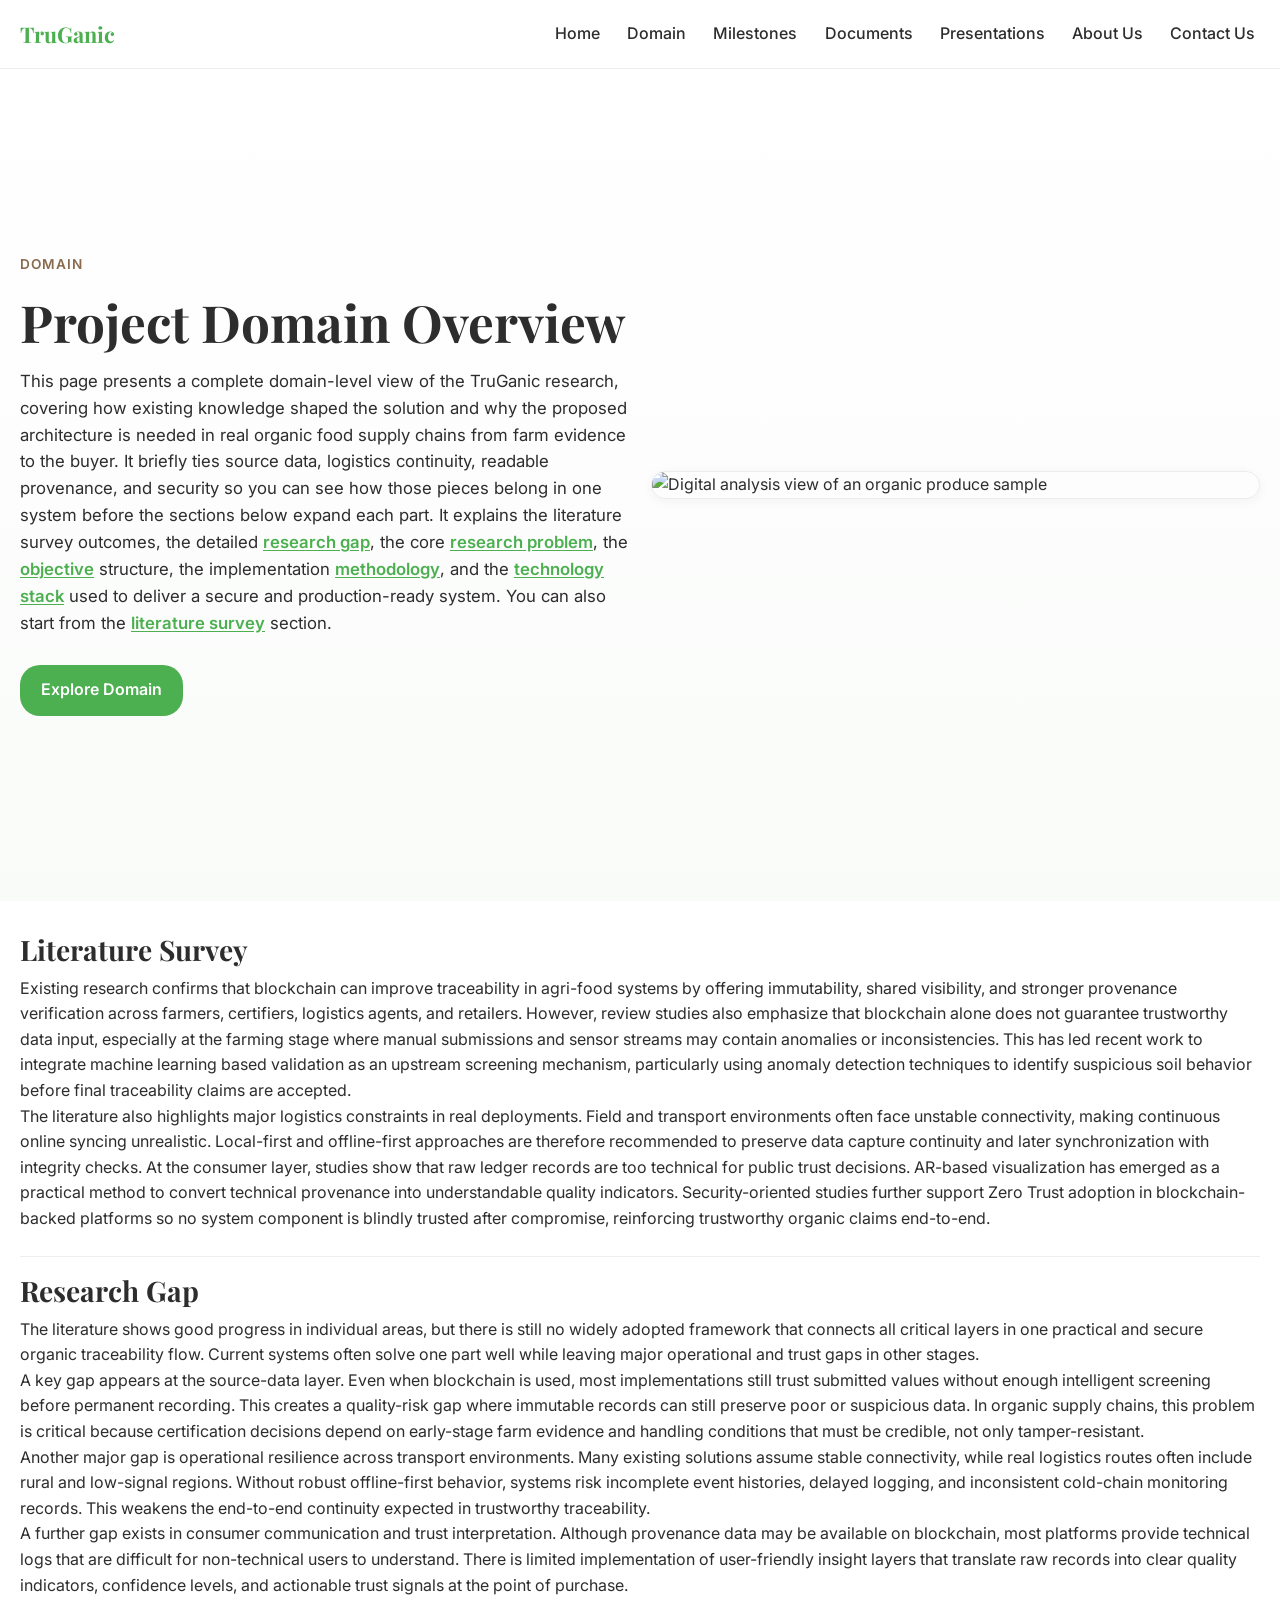
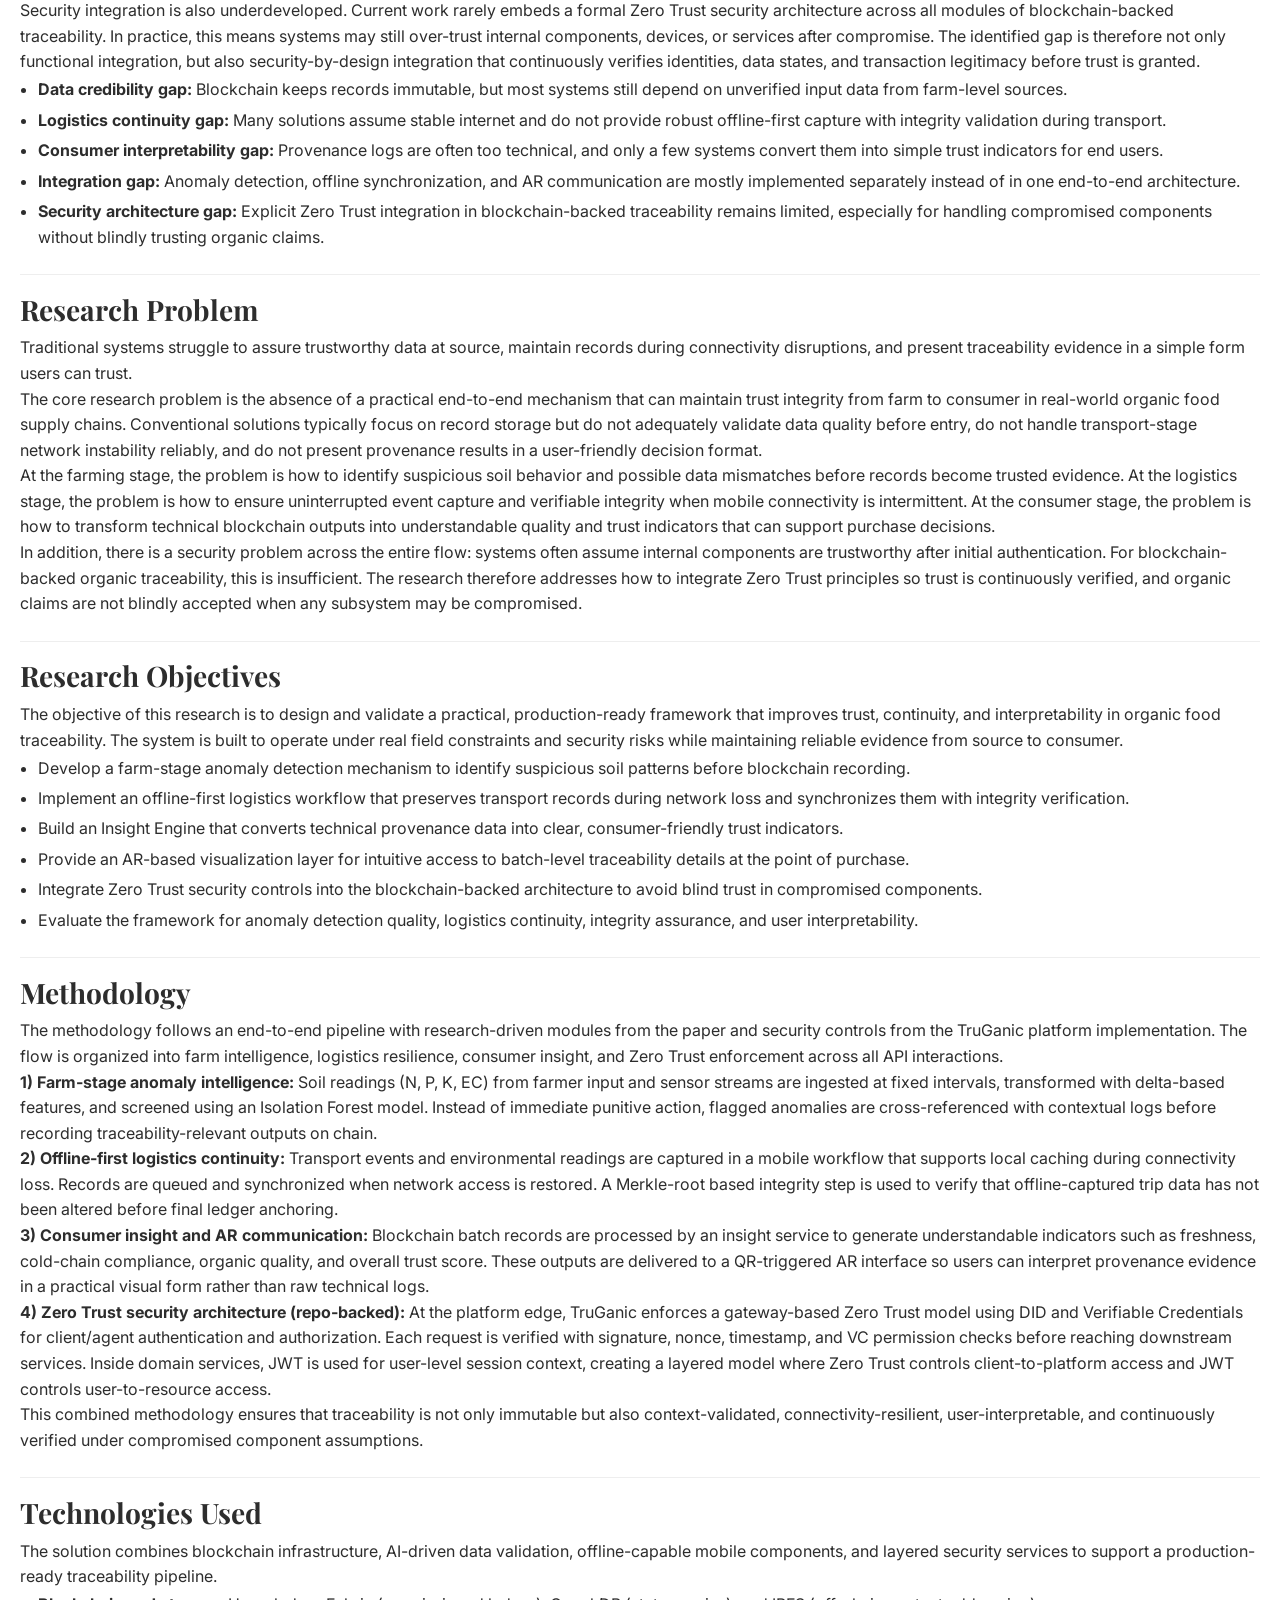
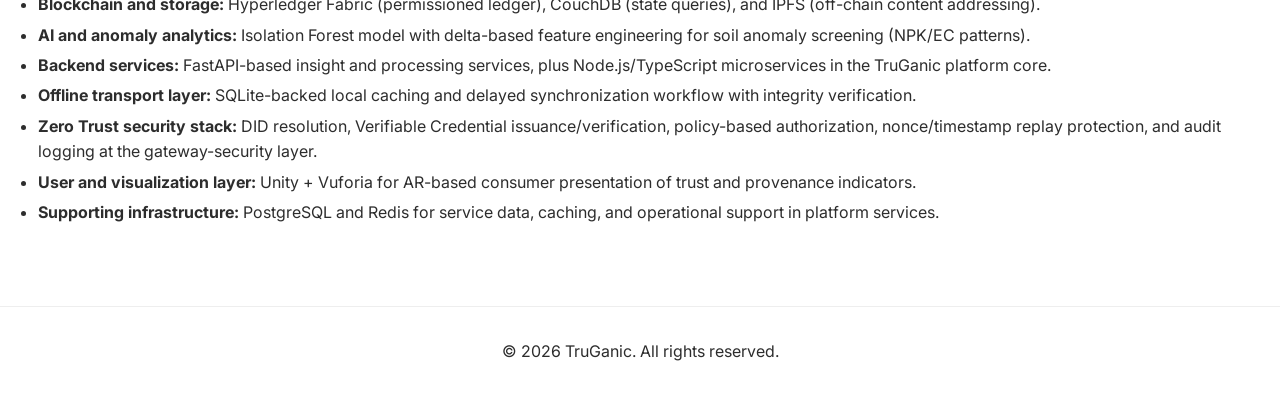
==== domain.html @ d29c2b4c "Add new HTML pages for About, Contact, Documents, Domain, Milestones, Presentations, and Home sectio" ====
<!doctype html>
<html lang="en">
  <head>
    <meta charset="UTF-8" />
    <meta name="viewport" content="width=device-width, initial-scale=1.0" />
    <title>TruGanic | Domain</title>
    <meta
      name="description"
      content="Domain details of the TruGanic research project including literature survey, research gap, objectives, methodology, and technologies."
    />
    <link rel="preconnect" href="https://fonts.googleapis.com" />
    <link rel="preconnect" href="https://fonts.gstatic.com" crossorigin />
    <link
      href="https://fonts.googleapis.com/css2?family=Inter:wght@400;500;600;700&family=Playfair+Display:wght@600;700&display=swap"
      rel="stylesheet"
    />
    <link rel="stylesheet" href="./css/style.css" />
  </head>
  <body>
    <header class="site-header">
      <nav class="navbar container" aria-label="Main navigation">
        <a href="./index.html" class="brand">TruGanic</a>
        <button
          class="nav-toggle"
          type="button"
          aria-expanded="false"
          aria-controls="primary-menu"
        >
          Menu
        </button>
        <ul class="nav-links" id="primary-menu">
          <li><a href="./index.html">Home</a></li>
          <li><a href="./domain.html">Domain</a></li>
          <li><a href="./milestones.html">Milestones</a></li>
          <li><a href="./documents.html">Documents</a></li>
          <li><a href="./presentations.html">Presentations</a></li>
          <li><a href="./about.html">About Us</a></li>
          <li><a href="./contact.html">Contact Us</a></li>
        </ul>
      </nav>
    </header>

    <main>
      <section class="domain-hero section-spacing">
        <div class="container domain-hero-layout">
          <div class="domain-hero-content">
            <p class="eyebrow">Domain</p>
            <h1 class="domain-title">Project Domain Overview</h1>
            <p class="domain-intro">
              This page presents a complete domain-level view of the TruGanic
              research, covering how existing knowledge shaped the solution and
              why the proposed architecture is needed in real organic food
              supply chains from farm evidence to the buyer. It briefly ties
              source data, logistics continuity, readable provenance, and
              security so you can see how those pieces belong in one system
              before the sections below expand each part. It explains the
              literature survey outcomes, the
              detailed <a href="#research-gap">research gap</a>, the core
              <a href="#research-problem">research problem</a>, the
              <a href="#research-objectives">objective</a> structure, the
              implementation <a href="#methodology">methodology</a>, and the
              <a href="#technologies-used">technology stack</a> used to deliver
              a secure and production-ready system. You can also start from the
              <a href="#literature-survey">literature survey</a> section.
            </p>
            <a href="#literature-survey" class="btn-primary">Explore Domain</a>
          </div>
          <div class="domain-hero-visual" aria-label="Domain hero image">
            <img
              class="domain-hero-image"
              src="./assets/images/DomainHero.png"
              alt="Digital analysis view of an organic produce sample"
            />
          </div>
        </div>
      </section>

      <section class="section-spacing domain-sections">
        <div class="container domain-flow">
          <article class="domain-row" id="literature-survey">
            <div class="domain-text">
              <h2>Literature Survey</h2>
              <p>
                Existing research confirms that blockchain can improve
                traceability in agri-food systems by offering immutability,
                shared visibility, and stronger provenance verification across
                farmers, certifiers, logistics agents, and retailers. However,
                review studies also emphasize that blockchain alone does not
                guarantee trustworthy data input, especially at the farming
                stage where manual submissions and sensor streams may contain
                anomalies or inconsistencies. This has led recent work to
                integrate machine learning based validation as an upstream
                screening mechanism, particularly using anomaly detection
                techniques to identify suspicious soil behavior before final
                traceability claims are accepted.
              </p>
              <p>
                The literature also highlights major logistics constraints in
                real deployments. Field and transport environments often face
                unstable connectivity, making continuous online syncing
                unrealistic. Local-first and offline-first approaches are
                therefore recommended to preserve data capture continuity and
                later synchronization with integrity checks. At the consumer
                layer, studies show that raw ledger records are too technical
                for public trust decisions. AR-based visualization has emerged
                as a practical method to convert technical provenance into
                understandable quality indicators. Security-oriented studies
                further support Zero Trust adoption in blockchain-backed
                platforms so no system component is blindly trusted after
                compromise, reinforcing trustworthy organic claims end-to-end.
              </p>
            </div>
          </article>

          <article class="domain-row" id="research-gap">
            <div class="domain-text">
              <h2>Research Gap</h2>
              <p>
                The literature shows good progress in individual areas, but
                there is still no widely adopted framework that connects all
                critical layers in one practical and secure organic traceability
                flow. Current systems often solve one part well while leaving
                major operational and trust gaps in other stages.
              </p>
              <p>
                A key gap appears at the source-data layer. Even when
                blockchain is used, most implementations still trust submitted
                values without enough intelligent screening before permanent
                recording. This creates a quality-risk gap where immutable
                records can still preserve poor or suspicious data. In organic
                supply chains, this problem is critical because certification
                decisions depend on early-stage farm evidence and handling
                conditions that must be credible, not only tamper-resistant.
              </p>
              <p>
                Another major gap is operational resilience across transport
                environments. Many existing solutions assume stable
                connectivity, while real logistics routes often include rural
                and low-signal regions. Without robust offline-first behavior,
                systems risk incomplete event histories, delayed logging, and
                inconsistent cold-chain monitoring records. This weakens the
                end-to-end continuity expected in trustworthy traceability.
              </p>
              <p>
                A further gap exists in consumer communication and trust
                interpretation. Although provenance data may be available on
                blockchain, most platforms provide technical logs that are
                difficult for non-technical users to understand. There is
                limited implementation of user-friendly insight layers that
                translate raw records into clear quality indicators, confidence
                levels, and actionable trust signals at the point of purchase.
              </p>
              <p>
                Security integration is also underdeveloped. Current work rarely
                embeds a formal Zero Trust security architecture across all
                modules of blockchain-backed traceability. In practice, this
                means systems may still over-trust internal components, devices,
                or services after compromise. The identified gap is therefore
                not only functional integration, but also security-by-design
                integration that continuously verifies identities, data states,
                and transaction legitimacy before trust is granted.
              </p>
              <ul class="domain-list">
                <li>
                  <strong>Data credibility gap:</strong> Blockchain keeps records
                  immutable, but most systems still depend on unverified input
                  data from farm-level sources.
                </li>
                <li>
                  <strong>Logistics continuity gap:</strong> Many solutions assume
                  stable internet and do not provide robust offline-first
                  capture with integrity validation during transport.
                </li>
                <li>
                  <strong>Consumer interpretability gap:</strong> Provenance logs
                  are often too technical, and only a few systems convert them
                  into simple trust indicators for end users.
                </li>
                <li>
                  <strong>Integration gap:</strong> Anomaly detection, offline
                  synchronization, and AR communication are mostly implemented
                  separately instead of in one end-to-end architecture.
                </li>
                <li>
                  <strong>Security architecture gap:</strong> Explicit Zero Trust
                  integration in blockchain-backed traceability remains limited,
                  especially for handling compromised components without blindly
                  trusting organic claims.
                </li>
              </ul>
            </div>
          </article>

          <article class="domain-row" id="research-problem">
            <div class="domain-text">
              <h2>Research Problem</h2>
              <p>
                Traditional systems struggle to assure trustworthy data at
                source, maintain records during connectivity disruptions, and
                present traceability evidence in a simple form users can trust.
              </p>
              <p>
                The core research problem is the absence of a practical
                end-to-end mechanism that can maintain trust integrity from farm
                to consumer in real-world organic food supply chains.
                Conventional solutions typically focus on record storage but do
                not adequately validate data quality before entry, do not handle
                transport-stage network instability reliably, and do not present
                provenance results in a user-friendly decision format.
              </p>
              <p>
                At the farming stage, the problem is how to identify suspicious
                soil behavior and possible data mismatches before records become
                trusted evidence. At the logistics stage, the problem is how to
                ensure uninterrupted event capture and verifiable integrity when
                mobile connectivity is intermittent. At the consumer stage, the
                problem is how to transform technical blockchain outputs into
                understandable quality and trust indicators that can support
                purchase decisions.
              </p>
              <p>
                In addition, there is a security problem across the entire flow:
                systems often assume internal components are trustworthy after
                initial authentication. For blockchain-backed organic
                traceability, this is insufficient. The research therefore
                addresses how to integrate Zero Trust principles so trust is
                continuously verified, and organic claims are not blindly
                accepted when any subsystem may be compromised.
              </p>
            </div>
          </article>

          <article class="domain-row" id="research-objectives">
            <div class="domain-text">
              <h2>Research Objectives</h2>
              <p>
                The objective of this research is to design and validate a
                practical, production-ready framework that improves trust,
                continuity, and interpretability in organic food traceability.
                The system is built to operate under real field constraints and
                security risks while maintaining reliable evidence from source
                to consumer.
              </p>
              <ul class="domain-list">
                <li>
                  Develop a farm-stage anomaly detection mechanism to identify
                  suspicious soil patterns before blockchain recording.
                </li>
                <li>
                  Implement an offline-first logistics workflow that preserves
                  transport records during network loss and synchronizes them
                  with integrity verification.
                </li>
                <li>
                  Build an Insight Engine that converts technical provenance
                  data into clear, consumer-friendly trust indicators.
                </li>
                <li>
                  Provide an AR-based visualization layer for intuitive access
                  to batch-level traceability details at the point of purchase.
                </li>
                <li>
                  Integrate Zero Trust security controls into the
                  blockchain-backed architecture to avoid blind trust in
                  compromised components.
                </li>
                <li>
                  Evaluate the framework for anomaly detection quality,
                  logistics continuity, integrity assurance, and user
                  interpretability.
                </li>
              </ul>
            </div>
          </article>

          <article class="domain-row" id="methodology">
            <div class="domain-text">
              <h2>Methodology</h2>
              <p>
                The methodology follows an end-to-end pipeline with
                research-driven modules from the paper and security controls
                from the TruGanic platform implementation. The flow is organized
                into farm intelligence, logistics resilience, consumer insight,
                and Zero Trust enforcement across all API interactions.
              </p>
              <p>
                <strong>1) Farm-stage anomaly intelligence:</strong> Soil
                readings (N, P, K, EC) from farmer input and sensor streams are
                ingested at fixed intervals, transformed with delta-based
                features, and screened using an Isolation Forest model. Instead
                of immediate punitive action, flagged anomalies are
                cross-referenced with contextual logs before recording
                traceability-relevant outputs on chain.
              </p>
              <p>
                <strong>2) Offline-first logistics continuity:</strong>
                Transport events and environmental readings are captured in a
                mobile workflow that supports local caching during connectivity
                loss. Records are queued and synchronized when network access is
                restored. A Merkle-root based integrity step is used to verify
                that offline-captured trip data has not been altered before
                final ledger anchoring.
              </p>
              <p>
                <strong>3) Consumer insight and AR communication:</strong>
                Blockchain batch records are processed by an insight service to
                generate understandable indicators such as freshness,
                cold-chain compliance, organic quality, and overall trust score.
                These outputs are delivered to a QR-triggered AR interface so
                users can interpret provenance evidence in a practical visual
                form rather than raw technical logs.
              </p>
              <p>
                <strong>4) Zero Trust security architecture (repo-backed):</strong>
                At the platform edge, TruGanic enforces a gateway-based Zero
                Trust model using DID and Verifiable Credentials for
                client/agent authentication and authorization. Each request is
                verified with signature, nonce, timestamp, and VC permission
                checks before reaching downstream services. Inside domain
                services, JWT is used for user-level session context, creating a
                layered model where Zero Trust controls client-to-platform
                access and JWT controls user-to-resource access.
              </p>
              <p>
                This combined methodology ensures that traceability is not only
                immutable but also context-validated, connectivity-resilient,
                user-interpretable, and continuously verified under compromised
                component assumptions.
              </p>
            </div>
          </article>

          <article class="domain-row" id="technologies-used">
            <div class="domain-text">
              <h2>Technologies Used</h2>
              <p>
                The solution combines blockchain infrastructure, AI-driven data
                validation, offline-capable mobile components, and layered
                security services to support a production-ready traceability
                pipeline.
              </p>
              <ul class="domain-list">
                <li>
                  <strong>Blockchain and storage:</strong> Hyperledger Fabric
                  (permissioned ledger), CouchDB (state queries), and IPFS
                  (off-chain content addressing).
                </li>
                <li>
                  <strong>AI and anomaly analytics:</strong> Isolation Forest
                  model with delta-based feature engineering for soil anomaly
                  screening (NPK/EC patterns).
                </li>
                <li>
                  <strong>Backend services:</strong> FastAPI-based insight and
                  processing services, plus Node.js/TypeScript microservices in
                  the TruGanic platform core.
                </li>
                <li>
                  <strong>Offline transport layer:</strong> SQLite-backed local
                  caching and delayed synchronization workflow with integrity
                  verification.
                </li>
                <li>
                  <strong>Zero Trust security stack:</strong> DID resolution,
                  Verifiable Credential issuance/verification, policy-based
                  authorization, nonce/timestamp replay protection, and audit
                  logging at the gateway-security layer.
                </li>
                <li>
                  <strong>User and visualization layer:</strong> Unity +
                  Vuforia for AR-based consumer presentation of trust and
                  provenance indicators.
                </li>
                <li>
                  <strong>Supporting infrastructure:</strong> PostgreSQL and
                  Redis for service data, caching, and operational support in
                  platform services.
                </li>
              </ul>
            </div>
          </article>
        </div>
      </section>
    </main>

    <footer class="site-footer">
      <div class="container">
        <p>&copy; 2026 TruGanic. All rights reserved.</p>
      </div>
    </footer>

    <script src="./js/main.js"></script>
  </body>
</html>
---- css/style.css ----
:root {
  --primary-green: #4caf50;
  --text-dark: #2d2d2d;
  --soft-bg: #f9fbf9;
  --earthy-brown: #8a6a4c;
  --soft-orange: #f4a261;
  --radius-lg: 20px;
  --container-width: 1240px;
  --shadow-soft: 0 10px 28px rgba(45, 45, 45, 0.08);
}

*,
*::before,
*::after {
  box-sizing: border-box;
}

body {
  margin: 0;
  font-family: "Inter", Arial, sans-serif;
  color: var(--text-dark);
  background: #ffffff;
  line-height: 1.6;
  scroll-behavior: smooth;
}

img {
  max-width: 100%;
  display: block;
}

a {
  color: inherit;
  text-decoration: none;
}

h1,
h2,
h3,
h4 {
  margin: 0;
  font-family: "Playfair Display", Georgia, serif;
  line-height: 1.2;
}

p {
  margin: 0;
}

.container {
  width: min(100% - 1rem, var(--container-width));
  margin-inline: auto;
}

.section-spacing {
  padding: 5rem 0;
}

.site-header {
  position: sticky;
  top: 0;
  z-index: 100;
  background: rgba(255, 255, 255, 0.95);
  border-bottom: 1px solid rgba(45, 45, 45, 0.08);
  backdrop-filter: blur(6px);
}

.navbar {
  min-height: 4.25rem;
  display: flex;
  align-items: center;
  justify-content: space-between;
  gap: 1rem;
}

.brand {
  font-family: "Playfair Display", Georgia, serif;
  font-size: 1.35rem;
  font-weight: 700;
  color: var(--primary-green);
}

.nav-toggle {
  display: none;
  border: 0;
  border-radius: var(--radius-lg);
  background: var(--soft-bg);
  color: var(--text-dark);
  font: inherit;
  padding: 0.5rem 0.9rem;
  cursor: pointer;
}

.nav-links {
  list-style: none;
  margin: 0;
  padding: 0;
  display: flex;
  align-items: center;
  gap: 1.1rem;
}

.nav-links a,
.dropdown-toggle {
  font: inherit;
  color: var(--text-dark);
  font-weight: 500;
  border: 0;
  background: transparent;
  cursor: pointer;
  padding: 0.45rem 0.3rem;
  border-radius: var(--radius-lg);
}

.nav-links a:hover,
.dropdown-toggle:hover {
  color: var(--primary-green);
}

.has-dropdown {
  position: relative;
}

.dropdown-menu {
  list-style: none;
  margin: 0;
  padding: 0.5rem;
  position: absolute;
  top: calc(100% + 0.35rem);
  left: 0;
  min-width: 11rem;
  background: #ffffff;
  border-radius: var(--radius-lg);
  box-shadow: var(--shadow-soft);
  display: none;
}

.has-dropdown:hover .dropdown-menu,
.has-dropdown:focus-within .dropdown-menu,
.has-dropdown.open .dropdown-menu {
  display: block;
}

.dropdown-menu a {
  display: block;
  padding: 0.45rem 0.65rem;
}

.hero {
  background: linear-gradient(180deg, #ffffff 0%, var(--soft-bg) 100%);
  min-height: calc(100vh - 4.25rem);
  display: flex;
  align-items: center;
}

.hero-inner {
  display: grid;
  grid-template-columns: 1.15fr 1fr;
  gap: 2rem;
  align-items: center;
}

.hero-content {
  max-width: 38rem;
}

.eyebrow {
  font-size: 0.85rem;
  font-weight: 600;
  letter-spacing: 0.08em;
  text-transform: uppercase;
  color: var(--earthy-brown);
  margin-bottom: 1rem;
}

.hero-content h1 {
  font-size: clamp(2rem, 4vw, 3.5rem);
  margin-bottom: 1rem;
}

.hero-text {
  font-size: 1.05rem;
  max-width: 34rem;
  margin-bottom: 1.75rem;
}

.hero-content .hero-text a {
  color: var(--primary-green);
  text-decoration: underline;
  text-underline-offset: 2px;
  font-weight: 600;
}

.hero--presentations .hero-text {
  max-width: 52rem;
}

.btn-primary {
  display: inline-flex;
  align-items: center;
  justify-content: center;
  background: var(--primary-green);
  color: #ffffff;
  border-radius: var(--radius-lg);
  padding: 0.8rem 1.3rem;
  font-weight: 600;
}

.btn-primary:hover {
  background: #419644;
}

.hero-visual {
  position: relative;
  min-height: 26rem;
  display: flex;
  align-items: center;
  justify-content: center;
}

.blob {
  width: min(100%, 38rem);
  min-height: 28rem;
  background: radial-gradient(circle at 20% 20%, #cceecf 0%, #9dd6a2 55%, #7fcf86 100%);
  border-radius: 58% 42% 52% 48% / 44% 60% 40% 56%;
  position: relative;
  overflow: visible;
}

.blob-bottom-clip {
  position: absolute;
  inset: 0;
  border-radius: inherit;
  overflow: hidden;
  z-index: 1;
}

.hero-person {
  position: absolute;
  left: 50%;
  bottom: -1.5rem;
  transform: translateX(-50%);
  width: min(165%, 44rem);
  max-width: none;
  height: auto;
}

.hero-person-base {
  z-index: 1;
}

.hero-person-pop {
  z-index: 2;
  /* Show only upper part for pop-out effect */
  clip-path: inset(0 0 60% 0);
}

.toc {
  background: #ffffff;
}

.toc-title {
  font-size: clamp(1.6rem, 2.8vw, 2.2rem);
  margin-bottom: 0.65rem;
}

.toc-text {
  max-width: 44rem;
  margin-bottom: 1.4rem;
}

.toc-grid {
  display: grid;
  grid-template-columns: repeat(2, minmax(0, 1fr));
  gap: 1rem;
  align-items: start;
}

.toc-card {
  background: var(--soft-bg);
  border-radius: var(--radius-lg);
  border: 1px solid rgba(45, 45, 45, 0.08);
  padding: 1rem 1.1rem;
  align-self: start;
}

.toc-card summary {
  list-style: none;
  cursor: pointer;
  font-weight: 600;
  display: flex;
  align-items: center;
  justify-content: space-between;
}

.toc-card summary::-webkit-details-marker {
  display: none;
}

.toc-card summary::after {
  content: "+";
  color: var(--primary-green);
  font-size: 1.1rem;
}

.toc-card[open] summary::after {
  content: "-";
}

.toc-card p {
  margin-top: 0.7rem;
  color: #424242;
}

.toc-list {
  margin: 0.7rem 0 0;
  padding-left: 1.15rem;
  column-count: 2;
  column-gap: 1.4rem;
}

.toc-list li {
  margin-bottom: 0.25rem;
  break-inside: avoid;
}

.toc-select-label {
  margin-top: 0.9rem;
  font-size: 0.9rem;
  font-weight: 600;
}

.modern-select {
  width: 100%;
  margin-top: 0.45rem;
  position: relative;
}

.modern-select-trigger {
  width: 100%;
  border: 1px solid rgba(76, 175, 80, 0.3);
  border-radius: 16px;
  padding: 0.75rem 0.9rem;
  background: linear-gradient(180deg, #ffffff 0%, #f6fbf6 100%);
  color: var(--text-dark);
  font: inherit;
  font-weight: 500;
  display: flex;
  align-items: center;
  justify-content: space-between;
  cursor: pointer;
  box-shadow: 0 8px 20px rgba(76, 175, 80, 0.08);
}

.modern-select.open .modern-select-trigger {
  border-color: rgba(76, 175, 80, 0.65);
  box-shadow: 0 0 0 3px rgba(76, 175, 80, 0.14);
}

.modern-select-chevron {
  width: 10px;
  height: 10px;
  border-right: 2px solid #4caf50;
  border-bottom: 2px solid #4caf50;
  transform: rotate(45deg);
  transition: transform 0.2s ease;
  margin-right: 0.2rem;
}

.modern-select.open .modern-select-chevron {
  transform: rotate(-135deg);
  margin-top: 0.3rem;
}

.modern-select-menu {
  list-style: none;
  margin: 0.5rem 0 0;
  padding: 0.45rem;
  border-radius: 14px;
  border: 1px solid rgba(76, 175, 80, 0.22);
  background: rgba(255, 255, 255, 0.95);
  backdrop-filter: blur(8px);
  box-shadow: 0 10px 24px rgba(45, 45, 45, 0.08);
  display: none;
}

.modern-select.open .modern-select-menu {
  display: block;
}

.modern-select-option {
  width: 100%;
  border: 0;
  border-radius: 10px;
  padding: 0.5rem 0.6rem;
  margin: 0;
  background: transparent;
  color: var(--text-dark);
  text-align: left;
  font: inherit;
  cursor: pointer;
}

.modern-select-option:hover,
.modern-select-option.is-active {
  background: #eaf7ea;
  color: #1f6b23;
}

.milestone-panel {
  margin-top: 0.9rem;
  width: 100%;
}

.milestone-item {
  display: none;
  border-radius: 14px;
  background: rgba(255, 255, 255, 0.55);
  border: 1px solid rgba(45, 45, 45, 0.08);
  padding: 0.75rem 0.85rem;
}

.milestone-item.is-active {
  display: block;
}

.milestone-item p {
  margin: 0;
}

.milestone-item p + p {
  margin-top: 0.3rem;
}

.toc-card-body {
  margin-top: 0.65rem;
  display: flex;
  flex-direction: column;
  align-items: flex-start;
}

.toc-more-btn {
  display: inline-flex;
  align-items: center;
  justify-content: center;
  gap: 0.45rem;
  margin-top: 0.9rem;
  margin-left: 0;
  align-self: flex-start;
  background: linear-gradient(
    135deg,
    rgba(255, 255, 255, 0.5),
    rgba(255, 255, 255, 0.22)
  );
  color: var(--text-dark);
  border: 1px solid rgba(255, 255, 255, 0.78);
  border-radius: var(--radius-lg);
  padding: 0.48rem 0.95rem;
  font-size: 0.9rem;
  font-weight: 600;
  box-shadow: 0 8px 18px rgba(45, 45, 45, 0.1);
  backdrop-filter: blur(14px);
  -webkit-backdrop-filter: blur(14px);
}

.toc-more-btn:hover {
  background: linear-gradient(
    135deg,
    rgba(255, 255, 255, 0.65),
    rgba(255, 255, 255, 0.3)
  );
}

.toc-more-btn::after {
  content: "›";
  font-size: 1rem;
  line-height: 1;
}

.site-footer {
  padding: 2rem 0;
  background: #ffffff;
  border-top: 1px solid rgba(45, 45, 45, 0.08);
  text-align: center;
}

.domain-hero {
  background: linear-gradient(180deg, #ffffff 0%, var(--soft-bg) 100%);
  min-height: calc(100vh - 4.25rem);
  display: flex;
  align-items: center;
}

.domain-hero-layout {
  display: grid;
  grid-template-columns: repeat(2, minmax(0, 1fr));
  gap: 1.4rem;
  align-items: center;
}

.domain-title {
  font-size: clamp(2rem, 4vw, 3.5rem);
  margin-bottom: 0.9rem;
}

.domain-intro {
  max-width: 52rem;
  font-size: 1.05rem;
  margin-bottom: 1.75rem;
}

.domain-intro a {
  color: var(--primary-green);
  text-decoration: underline;
  text-underline-offset: 2px;
  font-weight: 600;
}

.domain-hero-visual {
  display: flex;
  justify-content: center;
}

.domain-hero-blob {
  width: min(100%, 32rem);
  min-height: 22rem;
  border-radius: 58% 42% 52% 48% / 44% 60% 40% 56%;
  background: radial-gradient(circle at 20% 20%, #cceecf 0%, #9dd6a2 55%, #7fcf86 100%);
  padding: 0.9rem;
  overflow: hidden;
}

.domain-hero-blob .domain-hero-image {
  width: 100%;
  height: 100%;
  object-fit: cover;
  border-radius: inherit;
}

.domain-hero-visual > .domain-hero-image {
  display: block;
  width: min(100%, 42rem);
  max-height: min(78vh, 36rem);
  height: auto;
  object-fit: cover;
  border-radius: 16px;
  border: 1px solid rgba(45, 45, 45, 0.08);
  box-shadow: 0 2px 12px rgba(45, 45, 45, 0.05);
}

.domain-sections {
  padding-top: 2rem;
}

.domain-flow {
  display: grid;
  gap: 1.5rem;
}

.domain-row {
  display: block;
  padding: 0;
}

.domain-text h2 {
  font-size: clamp(1.55rem, 2.2vw, 1.9rem);
  margin-bottom: 0.55rem;
}

.domain-text p {
  max-width: 100%;
}

.domain-row + .domain-row {
  padding-top: 1.1rem;
  border-top: 1px solid rgba(45, 45, 45, 0.08);
}

.domain-list {
  margin: 0.15rem 0 0;
  padding-left: 1.15rem;
}

.domain-list li + li {
  margin-top: 0.3rem;
}

.documents-hero {
  background: linear-gradient(180deg, #ffffff 0%, var(--soft-bg) 100%);
  min-height: calc(100vh - 4.25rem);
  display: flex;
  align-items: center;
}

.hero--presentations .hero-person {
  width: min(138%, 36rem);
  transform: translateX(calc(-50% - 2.75rem));
}

.hero--presentations .hero-person-pop {
  clip-path: inset(0 0 22% 0);
}

.hero--about .hero-person {
  width: min(143%, 37rem);
  transform: translateX(calc(-50% + 0.4rem));
}

.hero--about .blob {
  width: min(100%, 48rem);
}

.hero--about .hero-person-pop {
  clip-path: inset(0 0 60% 0);
}

.hero--about {
  margin-bottom: 2.5rem;
}

.hero--contact .hero-person {
  width: min(128%, 32rem);
  transform: translateX(calc(-50% + 0.3rem));
}

.hero--contact .blob {
  width: min(100%, 31.5rem);
  min-height: 25rem;
}

.hero--contact .hero-text {
  max-width: 52rem;
}

.hero--contact .hero-person-pop {
  clip-path: inset(0 0 60% 0);
}

.contact-sections {
  padding-top: 2rem;
}

.contact-flow {
  display: grid;
  grid-template-columns: 1fr;
  gap: 1.5rem;
}

.contact-card {
  padding: 0;
}

.contact-flow > .contact-card:first-child {
  margin-bottom: 1.25rem;
}

.contact-flow > .contact-card:nth-child(2) {
  margin-bottom: 1.25rem;
}

.contact-card h2 {
  font-size: clamp(1.35rem, 2vw, 1.6rem);
  margin-bottom: 0.45rem;
}

.contact-list {
  margin: 0.55rem 0 0;
  padding-left: 1rem;
}

.contact-list li + li {
  margin-top: 0.25rem;
}

.contact-list a {
  color: var(--primary-green);
  font-weight: 600;
}

.contact-list a:hover {
  text-decoration: underline;
  text-underline-offset: 3px;
}

.contact-table-wrap {
  margin-top: 0.75rem;
  border-radius: 16px;
  border: 1px solid rgba(45, 45, 45, 0.07);
  background: #ffffff;
  box-shadow: 0 2px 10px rgba(45, 45, 45, 0.04);
  overflow: hidden;
  overflow-x: auto;
  -webkit-overflow-scrolling: touch;
}

.contact-table {
  width: 100%;
  border-collapse: separate;
  border-spacing: 0;
  font-size: 0.95rem;
}

.contact-table thead th {
  text-align: left;
  padding: 0.85rem 1.1rem;
  font-size: 0.72rem;
  font-weight: 700;
  letter-spacing: 0.08em;
  text-transform: uppercase;
  color: var(--earthy-brown);
  background: linear-gradient(180deg, #f9fbf9 0%, #f1f5f1 100%);
  border-bottom: 1px solid rgba(45, 45, 45, 0.08);
  vertical-align: middle;
}

.contact-table tbody td {
  text-align: left;
  padding: 0.9rem 1.1rem;
  border-bottom: 1px solid rgba(45, 45, 45, 0.06);
  vertical-align: middle;
}

.contact-table tbody tr:hover td {
  background: rgba(76, 175, 80, 0.07);
}

.contact-table tbody tr:last-child td {
  border-bottom: 0;
}

.contact-table tbody td:first-child {
  font-weight: 600;
  color: var(--text-dark);
}

.contact-table a {
  color: var(--primary-green);
  text-decoration: none;
  font-weight: 600;
  word-break: break-word;
}

.contact-table a:hover {
  color: #419644;
  text-decoration: underline;
  text-underline-offset: 3px;
}

.about-team {
  padding-top: 2rem;
}

.team-members {
  display: grid;
  gap: 1.8rem;
}

.team-member-card {
  display: grid;
  grid-template-columns: minmax(300px, 420px) 1fr;
  gap: 1.4rem;
  align-items: center;
}

.team-member-card:nth-child(even) {
  grid-template-columns: 1fr minmax(300px, 420px);
}

.team-member-card:nth-child(even) .team-member-photo-wrap {
  order: 2;
}

.team-member-card:nth-child(even) .team-member-content {
  order: 1;
  text-align: left;
}

.team-member-photo-wrap {
  position: relative;
  width: 100%;
  min-height: 410px;
  border-radius: 58% 42% 52% 48% / 44% 60% 40% 56%;
  background: radial-gradient(circle at 20% 20%, #cceecf 0%, #9dd6a2 55%, #7fcf86 100%);
  overflow: visible;
}

.team-member-photo-clip {
  position: absolute;
  inset: 0;
  border-radius: inherit;
  overflow: hidden;
  z-index: 1;
}

.team-member-photo {
  position: absolute;
  left: 50%;
  bottom: -0.9rem;
  transform: translateX(-50%);
  width: min(152%, 30rem);
  max-width: none;
  height: auto;
}

.team-member-photo-base {
  z-index: 1;
}

.team-member-photo-pop {
  z-index: 2;
  /* Show only upper area outside blob like hero */
  clip-path: inset(0 0 58% 0);
}

.team-member-card:nth-child(even) .team-member-photo {
  transform: translateX(calc(-50% + 0.35rem));
}

.team-member-card:nth-child(even) .team-member-photo-pop {
  clip-path: inset(0 0 56% 0);
}

.team-member-social {
  position: absolute;
  left: 50%;
  bottom: 1rem;
  transform: translateX(-50%);
  z-index: 3;
  display: flex;
  gap: 0.5rem;
}

.social-icon-link {
  width: 2.15rem;
  height: 2.15rem;
  display: inline-flex;
  align-items: center;
  justify-content: center;
  border-radius: 999px;
  background: #ffffff;
  border: 1px solid rgba(45, 45, 45, 0.12);
  color: var(--text-dark);
  box-shadow: 0 8px 18px rgba(45, 45, 45, 0.12);
}

.social-icon-link svg {
  width: 17px;
  height: 17px;
  fill: currentColor;
}

.social-icon-link:hover {
  color: var(--primary-green);
  border-color: rgba(76, 175, 80, 0.45);
}

.social-icon-link.is-disabled {
  opacity: 0.45;
  pointer-events: none;
}

.team-member-content {
  width: 100%;
  max-width: 56rem;
}

.team-member-name {
  font-size: clamp(1.25rem, 2vw, 1.5rem);
}

.team-role {
  margin-top: 0.2rem;
  font-weight: 600;
  color: var(--primary-green);
}

.team-description {
  margin-top: 0.45rem;
}

.team-contact-list {
  margin: 0.55rem 0 0;
  padding-left: 1rem;
}

.team-contact-list li + li {
  margin-top: 0.2rem;
}

.team-member-card:nth-child(even) .team-contact-list {
  padding-left: 1rem;
  padding-right: 0;
}

.documents-hero .blob {
  width: min(100%, 33rem);
  min-height: 24rem;
}

.documents-placeholder-blob {
  min-height: 24rem;
}

.documents-placeholder {
  width: 100%;
  min-height: 22rem;
  border-radius: inherit;
  border: 2px dashed rgba(45, 45, 45, 0.2);
  background: rgba(255, 255, 255, 0.45);
  display: grid;
  place-items: center;
  text-align: center;
  padding: 1rem;
}

.documents-placeholder-title {
  font-weight: 700;
  margin-bottom: 0.25rem;
}

.documents-sections {
  padding-top: 2rem;
}

.documents-flow {
  display: grid;
  gap: 1.2rem;
}

.document-group {
  scroll-margin-top: 5.5rem;
  padding-top: 0.4rem;
}

.document-group + .document-group {
  padding-top: 1rem;
  border-top: 1px solid rgba(45, 45, 45, 0.08);
}

.document-group-title {
  font-size: clamp(1.55rem, 2.2vw, 1.9rem);
  margin-bottom: 0.8rem;
}

.document-grid {
  display: grid;
  grid-template-columns: repeat(2, minmax(0, 1fr));
  gap: 0.9rem;
}

.document-card {
  border: 1px solid rgba(45, 45, 45, 0.08);
  border-radius: 14px;
  background: linear-gradient(180deg, #ffffff 0%, #f9fbf9 100%);
  padding: 0.85rem 0.9rem;
  box-shadow: 0 8px 20px rgba(45, 45, 45, 0.05);
}

.document-card[id] {
  scroll-margin-top: 5.5rem;
}

.document-name {
  font-weight: 600;
}

.document-meta {
  margin-top: 0.2rem;
  color: #4a4a4a;
  font-size: 0.92rem;
}

.it-label {
  font-weight: 600;
  color: var(--text-dark);
}

.it-number {
  font-weight: 600;
  color: var(--primary-green);
  letter-spacing: 0.02em;
}

.document-actions {
  margin-top: 0.7rem;
  display: flex;
  flex-wrap: wrap;
  gap: 0.55rem;
}

.doc-action {
  display: inline-flex;
  align-items: center;
  justify-content: center;
  gap: 0.35rem;
  min-width: 6.4rem;
  border-radius: var(--radius-lg);
  padding: 0.45rem 0.85rem;
  font-size: 0.9rem;
  font-weight: 600;
  border: 1px solid transparent;
}

.doc-action svg {
  width: 16px;
  height: 16px;
  fill: currentColor;
}

.doc-view {
  background: var(--primary-green);
  color: #fff;
}

.doc-view:hover {
  background: #419644;
}

.doc-download {
  background: #fff;
  color: var(--text-dark);
  border-color: rgba(45, 45, 45, 0.16);
}

.doc-download:hover {
  background: #f6f7f8;
}

@media (max-width: 860px) {
  .document-grid {
    grid-template-columns: 1fr;
  }
}

.milestones-hero {
  background: linear-gradient(180deg, #ffffff 0%, var(--soft-bg) 100%);
  min-height: calc(100vh - 4.25rem);
  display: flex;
  align-items: center;
}

.milestones-hero .domain-hero-blob {
  min-height: 26rem;
}

.milestones-hero .milestone-hero-image {
  object-fit: contain;
  object-position: center;
}

.milestones-sections {
  padding-top: 2rem;
}

.milestones-flow {
  display: grid;
  gap: 1.1rem;
}

.milestone-jump-wrap {
  margin-top: 1.25rem;
  max-width: 22rem;
}

.milestone-jump-wrap .toc-select-label {
  margin-top: 0;
}

.milestones-detail-area .milestone-placeholder {
  margin: 0;
  padding: 1.75rem 1rem;
  text-align: center;
  color: rgba(45, 45, 45, 0.55);
  border: 1px dashed rgba(45, 45, 45, 0.14);
  border-radius: 12px;
}

.milestones-detail-area.has-selection .milestone-placeholder {
  display: none;
}

.milestones-detail-area .milestones-flow .milestone-block {
  display: none;
  scroll-margin-top: 5.5rem;
}

.milestones-detail-area.has-selection .milestones-flow .milestone-block.is-active {
  display: block;
}

.milestones-detail-area .milestones-flow .milestone-block + .milestone-block {
  padding-top: 0;
  border-top: none;
}

.milestone-block h2 {
  font-size: clamp(1.55rem, 2.2vw, 1.9rem);
  margin-bottom: 0.45rem;
}

.milestone-block p + p {
  margin-top: 0.35rem;
}

.milestone-block + .milestone-block {
  padding-top: 1rem;
  border-top: 1px solid rgba(45, 45, 45, 0.08);
}

@media (max-width: 980px) {
  .hero-inner {
    grid-template-columns: 1fr;
  }

  .hero-visual {
    min-height: 20rem;
  }

  .hero-person {
    width: min(152%, 36rem);
  }

  .hero--presentations .hero-person {
    width: min(128%, 30rem);
    transform: translateX(calc(-50% - 1.75rem));
  }

  .hero--about .hero-person {
    width: min(134%, 31rem);
    transform: translateX(calc(-50% + 0.2rem));
  }

  .hero--contact .hero-person {
    width: min(122%, 27.5rem);
    transform: translateX(calc(-50% + 0.1rem));
  }

  .hero--contact .blob {
    min-height: 22rem;
  }

  .toc-grid {
    grid-template-columns: 1fr;
  }

  .toc-list {
    column-count: 1;
  }

  .domain-row {
    display: block;
  }

  .domain-hero-layout {
    grid-template-columns: 1fr;
  }
}

@media (max-width: 860px) {
  .nav-toggle {
    display: inline-flex;
  }

  .nav-links {
    position: absolute;
    top: 100%;
    right: 1rem;
    left: 1rem;
    background: #ffffff;
    border-radius: var(--radius-lg);
    box-shadow: var(--shadow-soft);
    display: none;
    flex-direction: column;
    align-items: flex-start;
    padding: 0.7rem;
    gap: 0.2rem;
  }

  .nav-links.show {
    display: flex;
  }

  .has-dropdown {
    width: 100%;
  }

  .dropdown-menu {
    position: static;
    box-shadow: none;
    width: 100%;
    padding-inline: 0;
  }

  .toc-grid {
    grid-template-columns: 1fr;
  }

  .team-member-card {
    grid-template-columns: 1fr;
    gap: 0.9rem;
  }

  .team-member-card:nth-child(even) .team-member-photo-wrap,
  .team-member-card:nth-child(even) .team-member-content {
    order: initial;
    text-align: left;
  }

  .team-member-photo-wrap {
    max-width: 330px;
    margin-inline: auto;
    min-height: 330px;
  }

  .team-member-photo {
    width: min(146%, 21rem);
    bottom: -0.7rem;
  }

  .team-member-card:nth-child(even) .team-contact-list {
    padding-right: 0;
    padding-left: 1rem;
  }
}
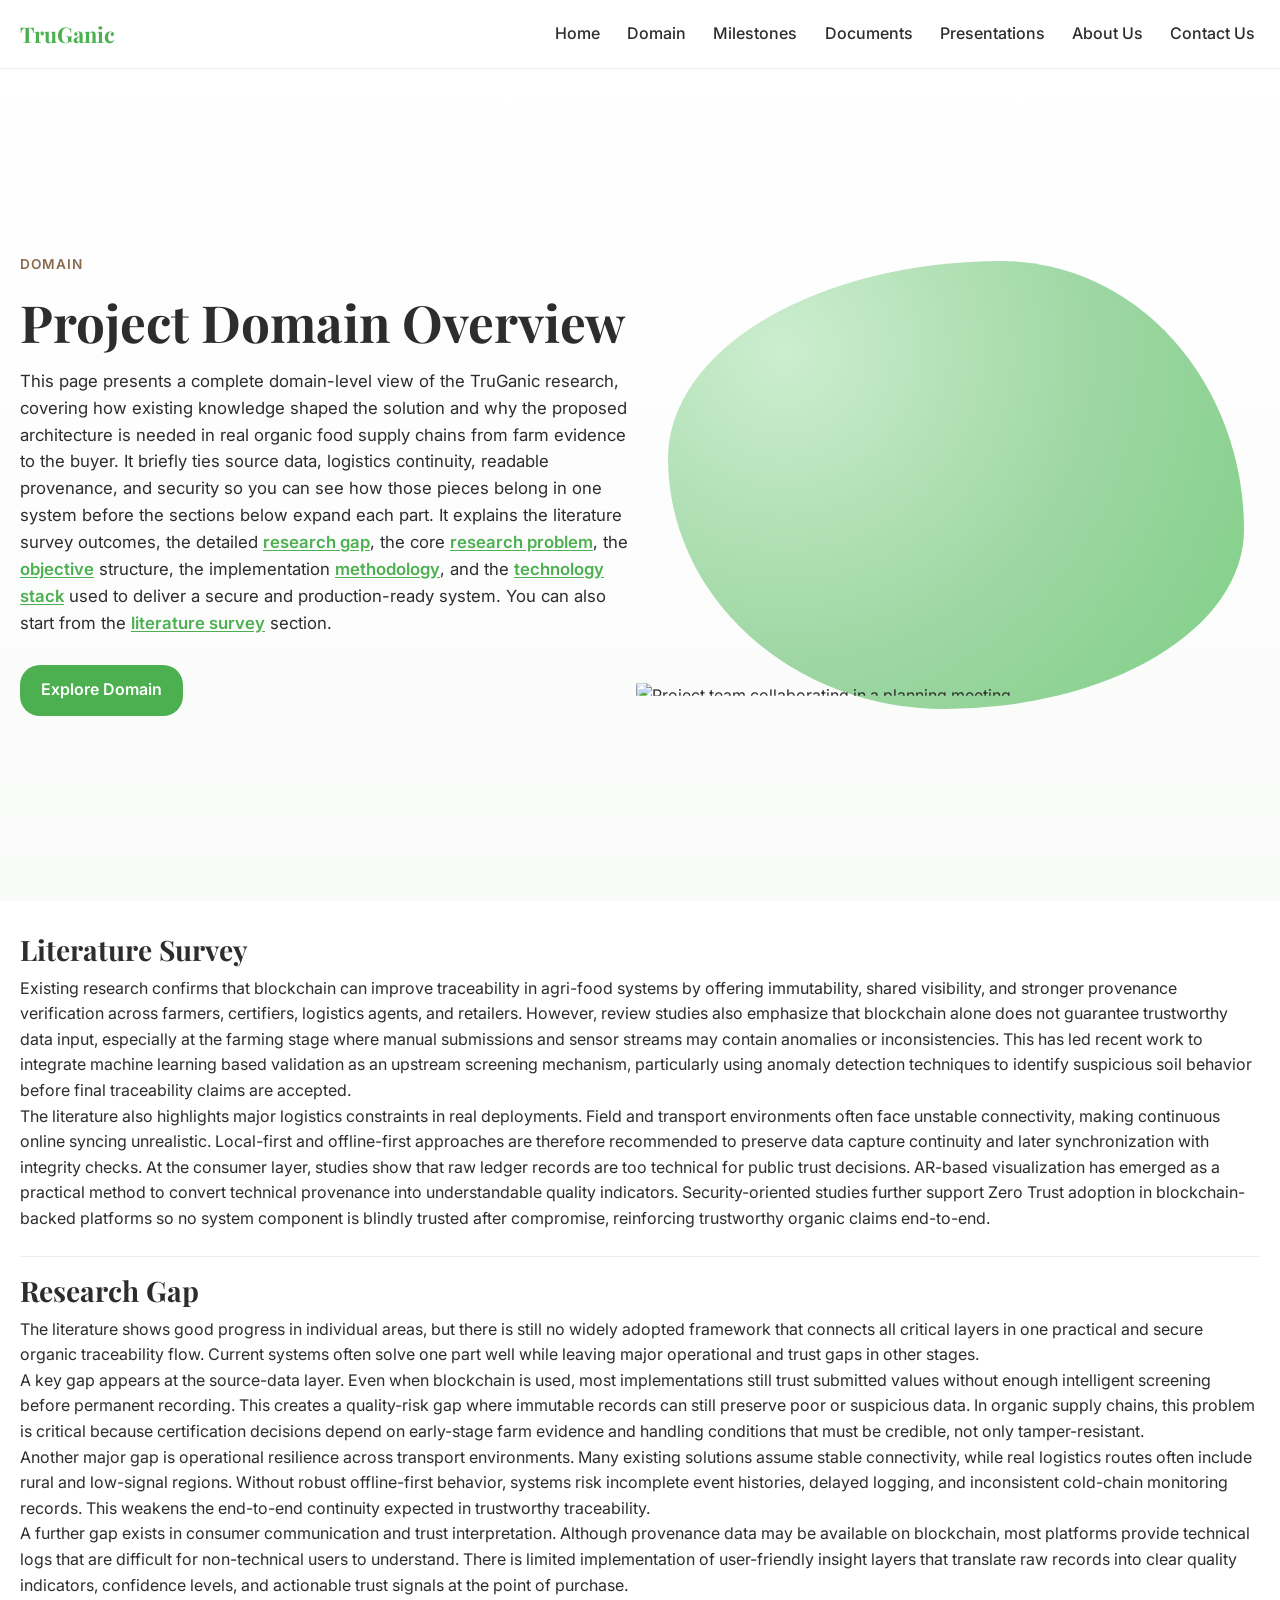
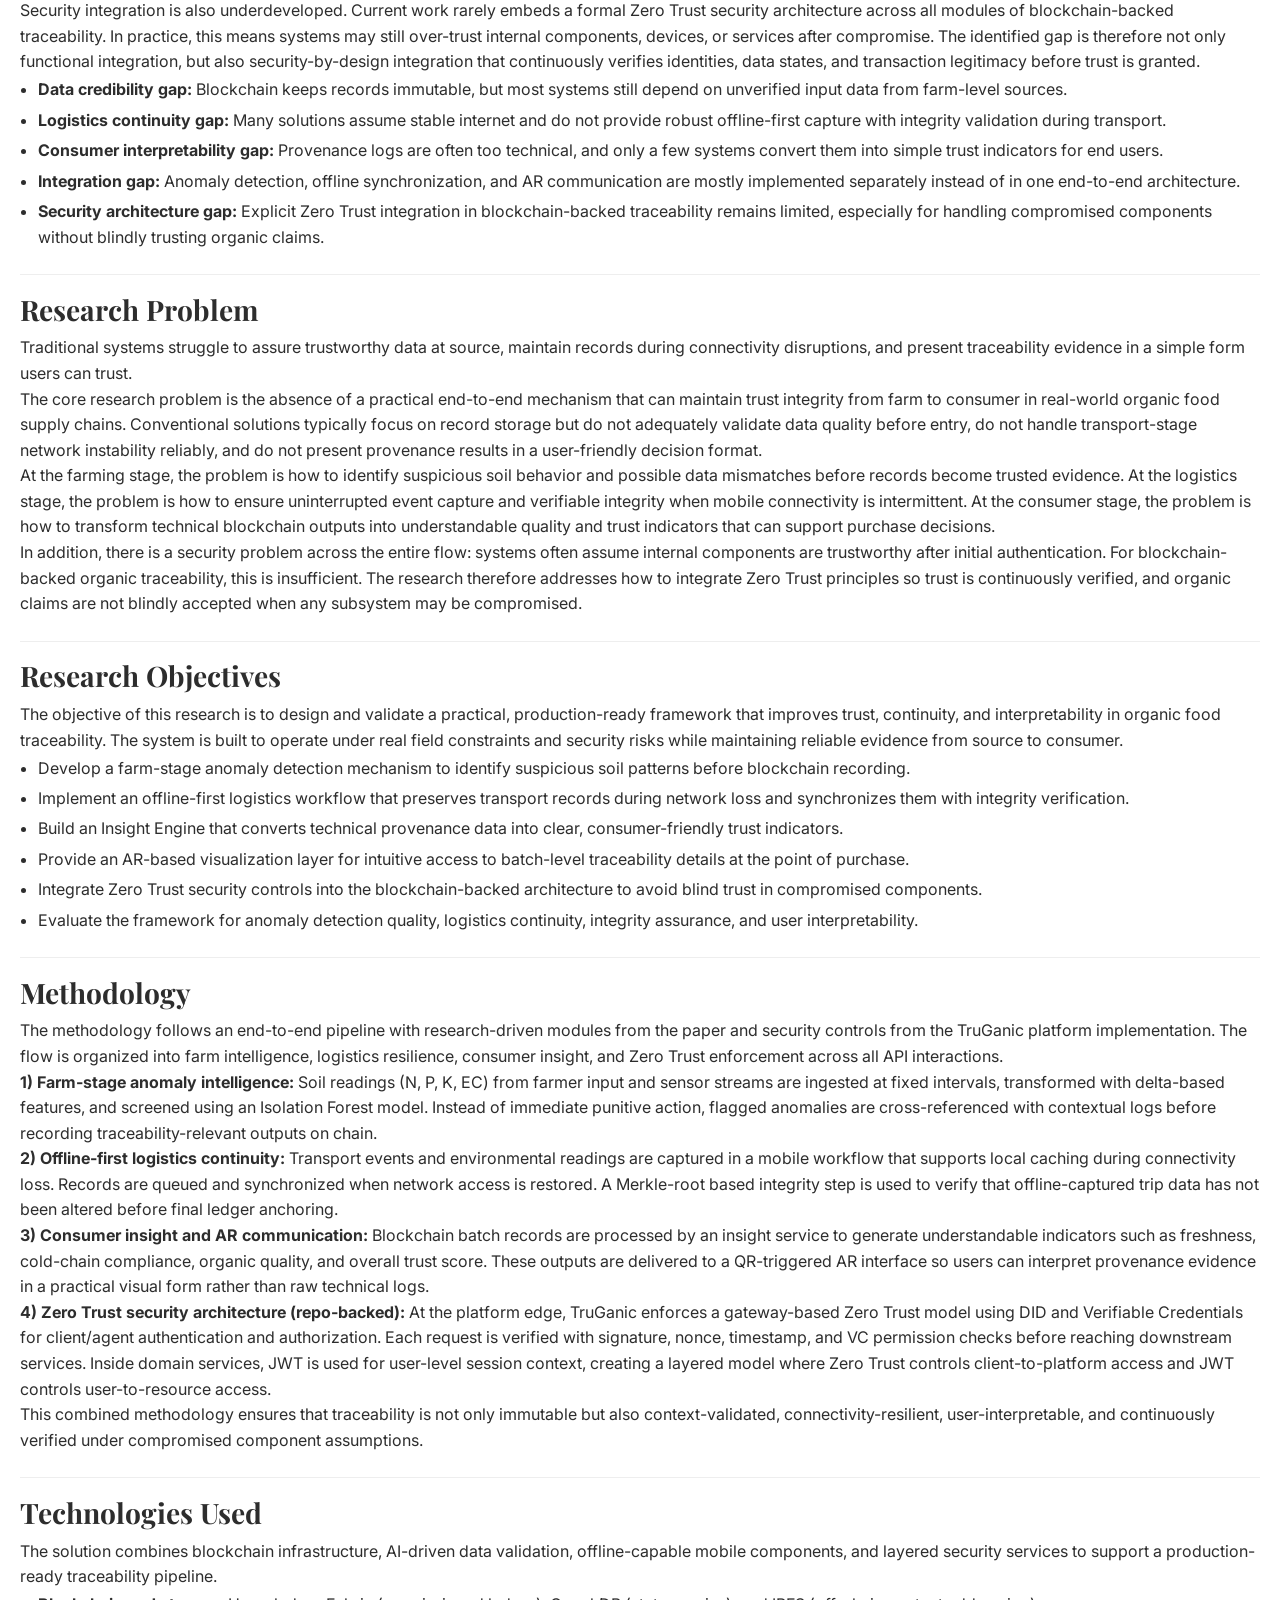
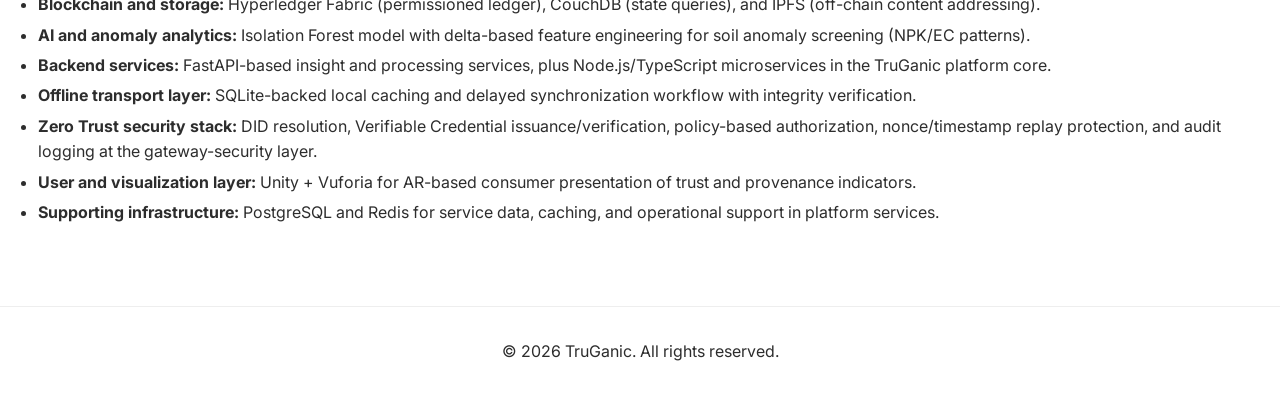
==== commit f4a85eff: "Refactor domain hero section in domain.html and update styles in style.css - Replaced the existing h" ====
--- a/domain.html
+++ b/domain.html
@@ -65,12 +65,21 @@
             </p>
             <a href="#literature-survey" class="btn-primary">Explore Domain</a>
           </div>
-          <div class="domain-hero-visual" aria-label="Domain hero image">
-            <img
-              class="domain-hero-image"
-              src="./assets/images/DomainHero.png"
-              alt="Digital analysis view of an organic produce sample"
-            />
+          <div class="hero-visual" aria-label="Domain hero image">
+            <div class="blob">
+              <div class="blob-bottom-clip" aria-hidden="true">
+                <img
+                  class="hero-person hero-person-base"
+                  src="./assets/images/domainhero.png"
+                  alt=""
+                />
+              </div>
+              <img
+                class="hero-person hero-person-pop"
+                src="./assets/images/domainhero.png"
+                alt="Project team collaborating in a planning meeting"
+              />
+            </div>
           </div>
         </div>
       </section>
--- a/css/style.css
+++ b/css/style.css
@@ -521,6 +521,23 @@
   justify-content: center;
 }
 
+/* Index-style blob hero; tuned for wide domain photo */
+.domain-hero .blob {
+  width: min(100%, 36rem);
+  min-height: 28rem;
+}
+
+.domain-hero .hero-person {
+  width: min(128%, 40rem);
+  bottom: 0;
+  object-fit: contain;
+  object-position: center bottom;
+}
+
+.domain-hero .hero-person-pop {
+  clip-path: inset(0 0 52% 0);
+}
+
 .domain-hero-blob {
   width: min(100%, 32rem);
   min-height: 22rem;
@@ -535,17 +552,6 @@
   height: 100%;
   object-fit: cover;
   border-radius: inherit;
-}
-
-.domain-hero-visual > .domain-hero-image {
-  display: block;
-  width: min(100%, 42rem);
-  max-height: min(78vh, 36rem);
-  height: auto;
-  object-fit: cover;
-  border-radius: 16px;
-  border: 1px solid rgba(45, 45, 45, 0.08);
-  box-shadow: 0 2px 12px rgba(45, 45, 45, 0.05);
 }
 
 .domain-sections {
@@ -1118,6 +1124,10 @@
 
   .hero-person {
     width: min(152%, 36rem);
+  }
+
+  .domain-hero .hero-person {
+    width: min(118%, 34rem);
   }
 
   .hero--presentations .hero-person {
